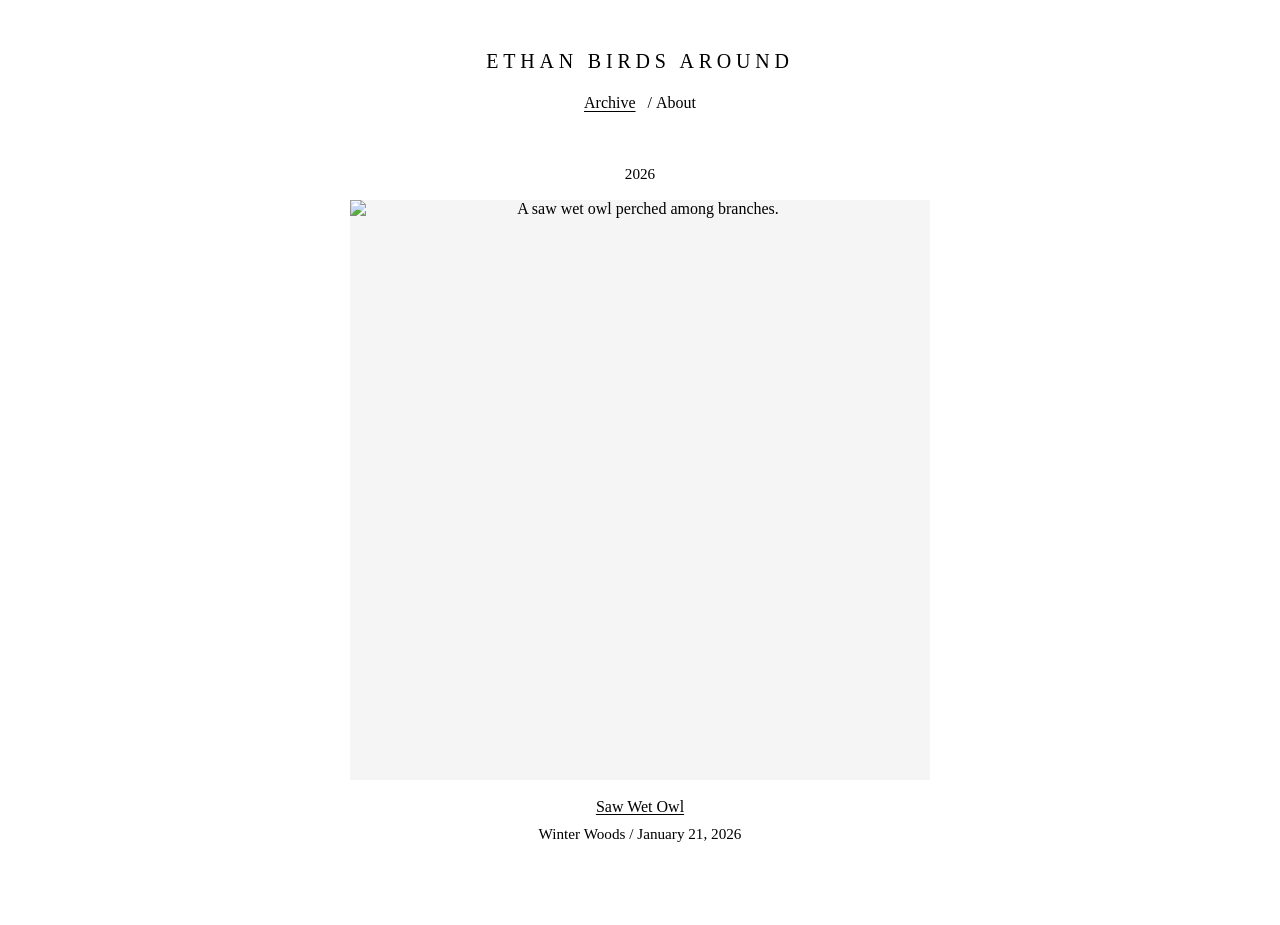
==== index.html @ 2aba2bde "Publish Ethan Birds Around site" ====
<!DOCTYPE html>
<html lang="en">
  <head>
    <meta charset="UTF-8" />
    <meta name="viewport" content="width=device-width, initial-scale=1.0" />
    <title>Ethan Birds Around</title>
    <meta
      name="description"
      content="A minimal birding archive with stacked square photo posts."
    />
    <link rel="stylesheet" href="styles.css" />
    <script src="SawWetPost.js" defer></script>
    <script src="posts.js" defer></script>
    <script src="app.js" defer></script>
  </head>
  <body>
    <header class="site-header">
      <div class="container">
        <h1 class="site-title">
          <a href="index.html">Ethan Birds Around</a>
        </h1>

        <nav aria-label="Primary">
          <ul class="site-nav">
            <li class="is-current">
              <a href="index.html" aria-current="page">Archive</a>
            </li>
            <li><a href="about.html">About</a></li>
          </ul>
        </nav>
      </div>
    </header>

    <main class="archive-page">
      <section class="container archive-list" id="posts-list"></section>
    </main>
  </body>
</html>
---- styles.css ----
:root {
  --page-width: 620px;
  --page-padding: 20px;
  --text: #000000;
  --background: #ffffff;
}

*,
*::before,
*::after {
  box-sizing: border-box;
}

html {
  height: 100%;
  scroll-behavior: smooth;
}

body {
  display: flex;
  flex-flow: column nowrap;
  justify-content: flex-start;
  min-height: 100%;
  margin: 0;
  background: var(--background);
  color: var(--text);
  font-family: "Times New Roman", Georgia, serif;
  -webkit-font-smoothing: antialiased;
  text-rendering: optimizeLegibility;
}

img {
  display: block;
  width: 100%;
  height: auto;
}

a {
  color: inherit;
  text-decoration: none;
}

p,
h1,
h2 {
  margin: 0;
  font-weight: 400;
}

.container {
  width: min(100%, var(--page-width));
  margin: 0 auto;
  padding: 0 var(--page-padding);
}

.site-header {
  position: fixed;
  top: 0;
  left: 0;
  z-index: 10;
  width: 100%;
  padding-top: 3vh;
  background: #ffffff;
  text-align: center;
}

.site-title,
.site-nav {
  line-height: 1;
}

.site-title {
  margin: 1.5rem auto;
  font-size: 1.25rem;
  font-weight: 400;
  letter-spacing: 0.24em;
  text-transform: uppercase;
}

.site-nav {
  margin: 0 auto 1.5rem;
  padding: 0;
}

.site-nav li {
  display: inline-block;
  font-size: 1rem;
}

.site-nav li:not(:last-child)::after {
  content: "/";
  display: inline-block;
  margin-left: 0.5rem;
}

.site-nav a {
  text-decoration: none;
}

.site-nav .is-current a {
  text-decoration: underline;
  text-underline-offset: 0.18em;
}

.archive-page,
.post-page {
  flex: 1 1 auto;
  padding-top: calc(3vh + 7.25rem);
  padding-bottom: 3rem;
}

.archive-list,
.post-detail {
  text-align: center;
}

.archive-year {
  padding-top: 1.25rem;
  margin-bottom: 1rem;
  font-size: 0.95rem;
  line-height: 1.4;
}

.archive-item {
  margin-bottom: 2rem;
}

.archive-item__image-link {
  display: block;
  width: 100%;
  aspect-ratio: 1 / 1;
  overflow: hidden;
  background: #f5f5f5;
}

.archive-item__image {
  width: 100%;
  height: 100%;
  object-fit: cover;
  transition:
    opacity 180ms ease,
    filter 180ms ease;
}

.archive-item__image-link:hover .archive-item__image,
.archive-item__image-link:focus-visible .archive-item__image {
  opacity: 0.92;
  filter: grayscale(100%);
}

.archive-item__title {
  margin-top: 1rem;
  font-size: 1rem;
  line-height: 1.4;
}

.archive-item__title a {
  text-decoration: underline;
  text-underline-offset: 0.14em;
}

.archive-item__meta,
.post-detail__meta,
.post-detail__body p,
.post-detail__back {
  font-size: 0.95rem;
  line-height: 1.45;
}

.archive-item__meta,
.post-detail__meta {
  margin-top: 0.25rem;
}

.about-page {
  box-sizing: border-box;
  display: flex;
  align-items: center;
  justify-content: center;
  padding-top: calc(3vh + 7.25rem);
  padding-bottom: 3rem;
  min-height: 100vh;
}

.about-page__content {
  text-align: center;
}

.about-page__content p {
  margin: 0 auto;
  font-size: 0.95rem;
  line-height: 1.45;
}

.post-detail__back {
  display: inline-block;
  margin-bottom: 1rem;
  text-decoration: underline;
  text-underline-offset: 0.18em;
}

.post-detail__image-wrap {
  position: relative;
  width: 100%;
  aspect-ratio: 1 / 1;
  overflow: hidden;
  margin-bottom: 1rem;
  background: #f5f5f5;
}

.post-detail__image {
  width: 100%;
  height: 100%;
  object-fit: cover;
}

.post-detail__title {
  font-size: 1.05rem;
  line-height: 1.4;
}

.post-detail__count {
  margin-bottom: 1rem;
  font-size: 0.95rem;
  line-height: 1.45;
}

.post-detail__nav {
  position: absolute;
  top: 0;
  bottom: 0;
  width: 50%;
  border: 0;
  padding: 0;
  background: transparent;
}

.post-detail__nav--left {
  left: 0;
  cursor: url("data:image/svg+xml,%3Csvg xmlns='http://www.w3.org/2000/svg' width='48' height='48' viewBox='0 0 48 48'%3E%3Ctext x='50%25' y='50%25' dominant-baseline='middle' text-anchor='middle' font-family='Arial' font-size='30' font-weight='300' fill='white'%3E%26lt%3B%3C/text%3E%3C/svg%3E") 24 24, w-resize;
}

.post-detail__nav--right {
  right: 0;
  cursor: url("data:image/svg+xml,%3Csvg xmlns='http://www.w3.org/2000/svg' width='48' height='48' viewBox='0 0 48 48'%3E%3Ctext x='50%25' y='50%25' dominant-baseline='middle' text-anchor='middle' font-family='Arial' font-size='30' font-weight='300' fill='white'%3E%26gt%3B%3C/text%3E%3C/svg%3E") 24 24, e-resize;
}

.post-detail__nav:focus-visible {
  outline: 1px solid #000000;
  outline-offset: -1px;
}

.post-detail__body {
  margin-top: 1rem;
}

.post-detail__body p {
  margin-bottom: 1rem;
  text-align: left;
}

.post-detail__empty {
  font-size: 0.95rem;
  line-height: 1.45;
}

@media (max-width: 640px) {
  .site-title {
    font-size: 1.05rem;
    letter-spacing: 0.18em;
  }

  .archive-page,
  .post-page,
  .about-page {
    padding-top: calc(3vh + 6.75rem);
  }
}

@media (prefers-reduced-motion: reduce) {
  html {
    scroll-behavior: auto;
  }

  *,
  *::before,
  *::after {
    transition: none !important;
  }
}
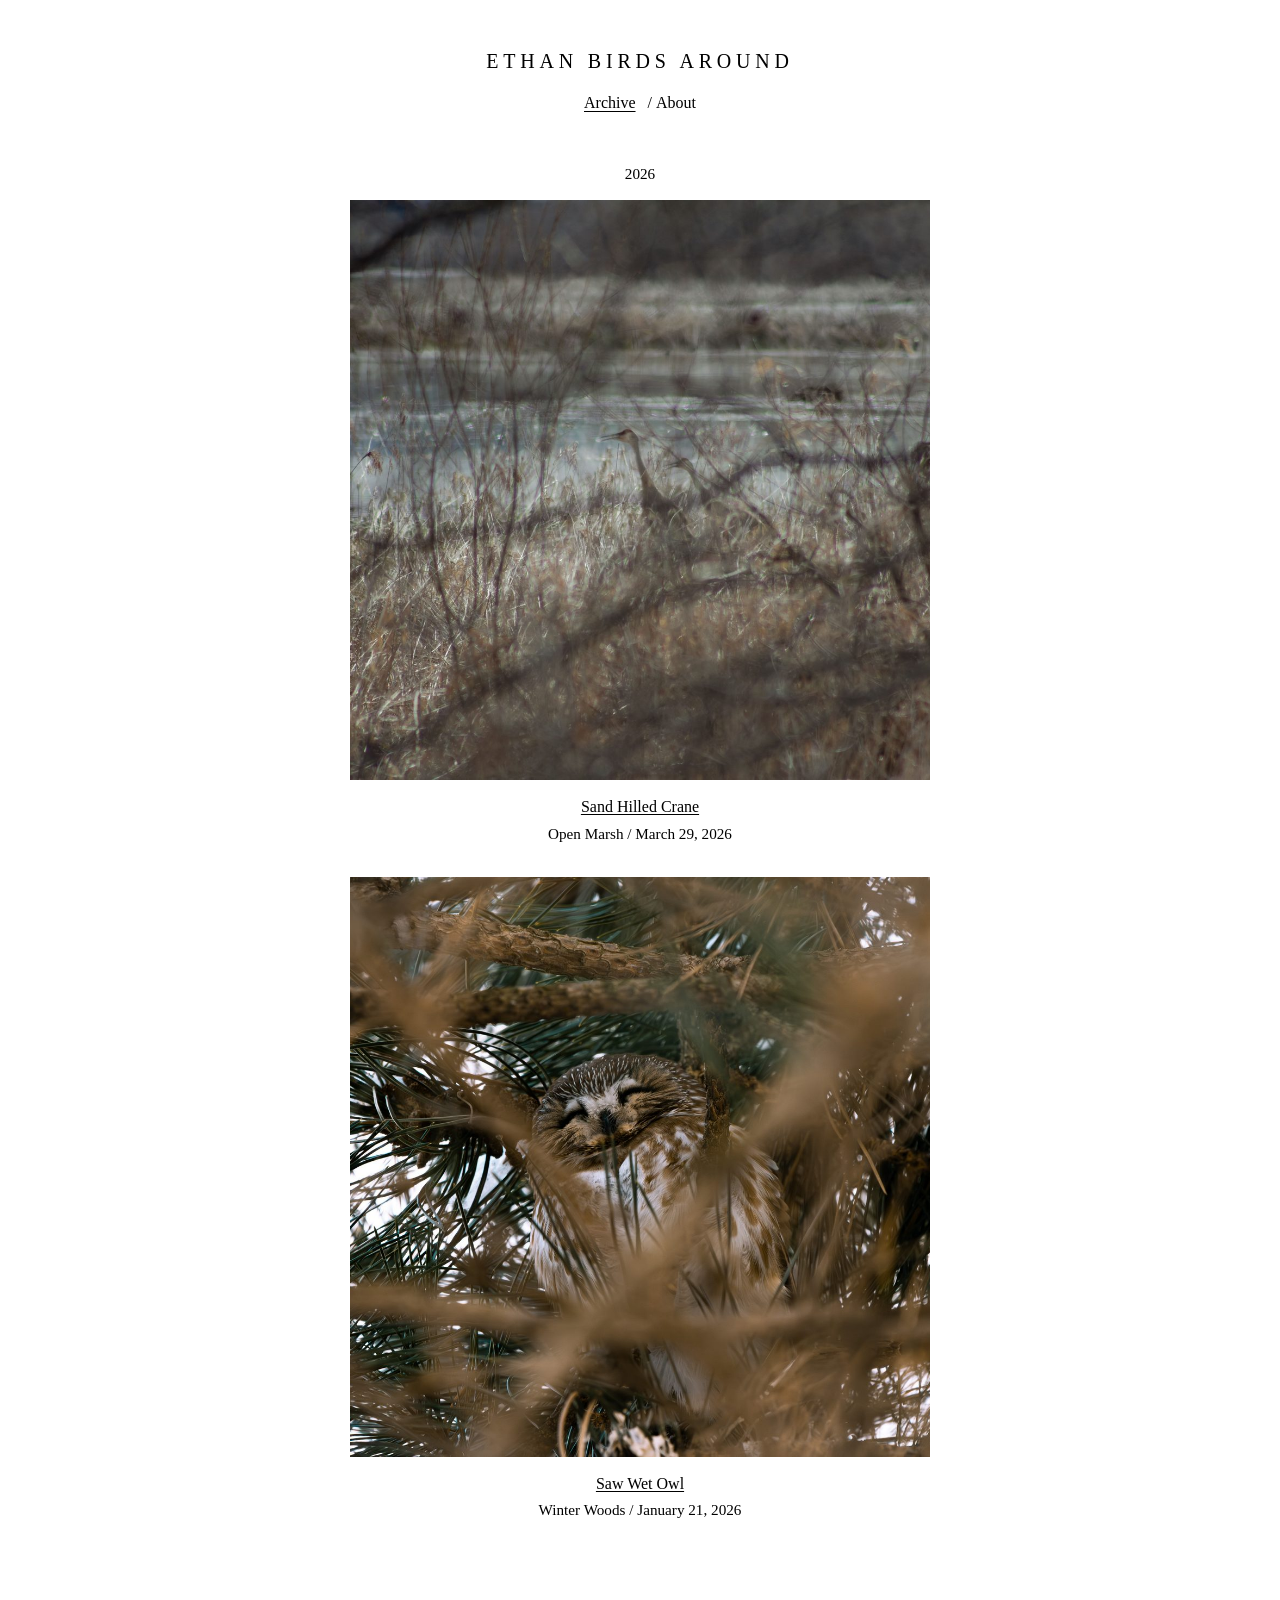
==== commit a54999cf: "Add crane post and optimize web images" ====
--- a/index.html
+++ b/index.html
@@ -9,6 +9,7 @@
       content="A minimal birding archive with stacked square photo posts."
     />
     <link rel="stylesheet" href="styles.css" />
+    <script src="SandHilledCranePost.js" defer></script>
     <script src="SawWetPost.js" defer></script>
     <script src="posts.js" defer></script>
     <script src="app.js" defer></script>
--- a/styles.css
+++ b/styles.css
@@ -137,6 +137,7 @@
   width: 100%;
   height: 100%;
   object-fit: cover;
+  object-position: center;
   transition:
     opacity 180ms ease,
     filter 180ms ease;
@@ -212,6 +213,7 @@
   width: 100%;
   height: 100%;
   object-fit: cover;
+  object-position: center;
 }
 
 .post-detail__title {
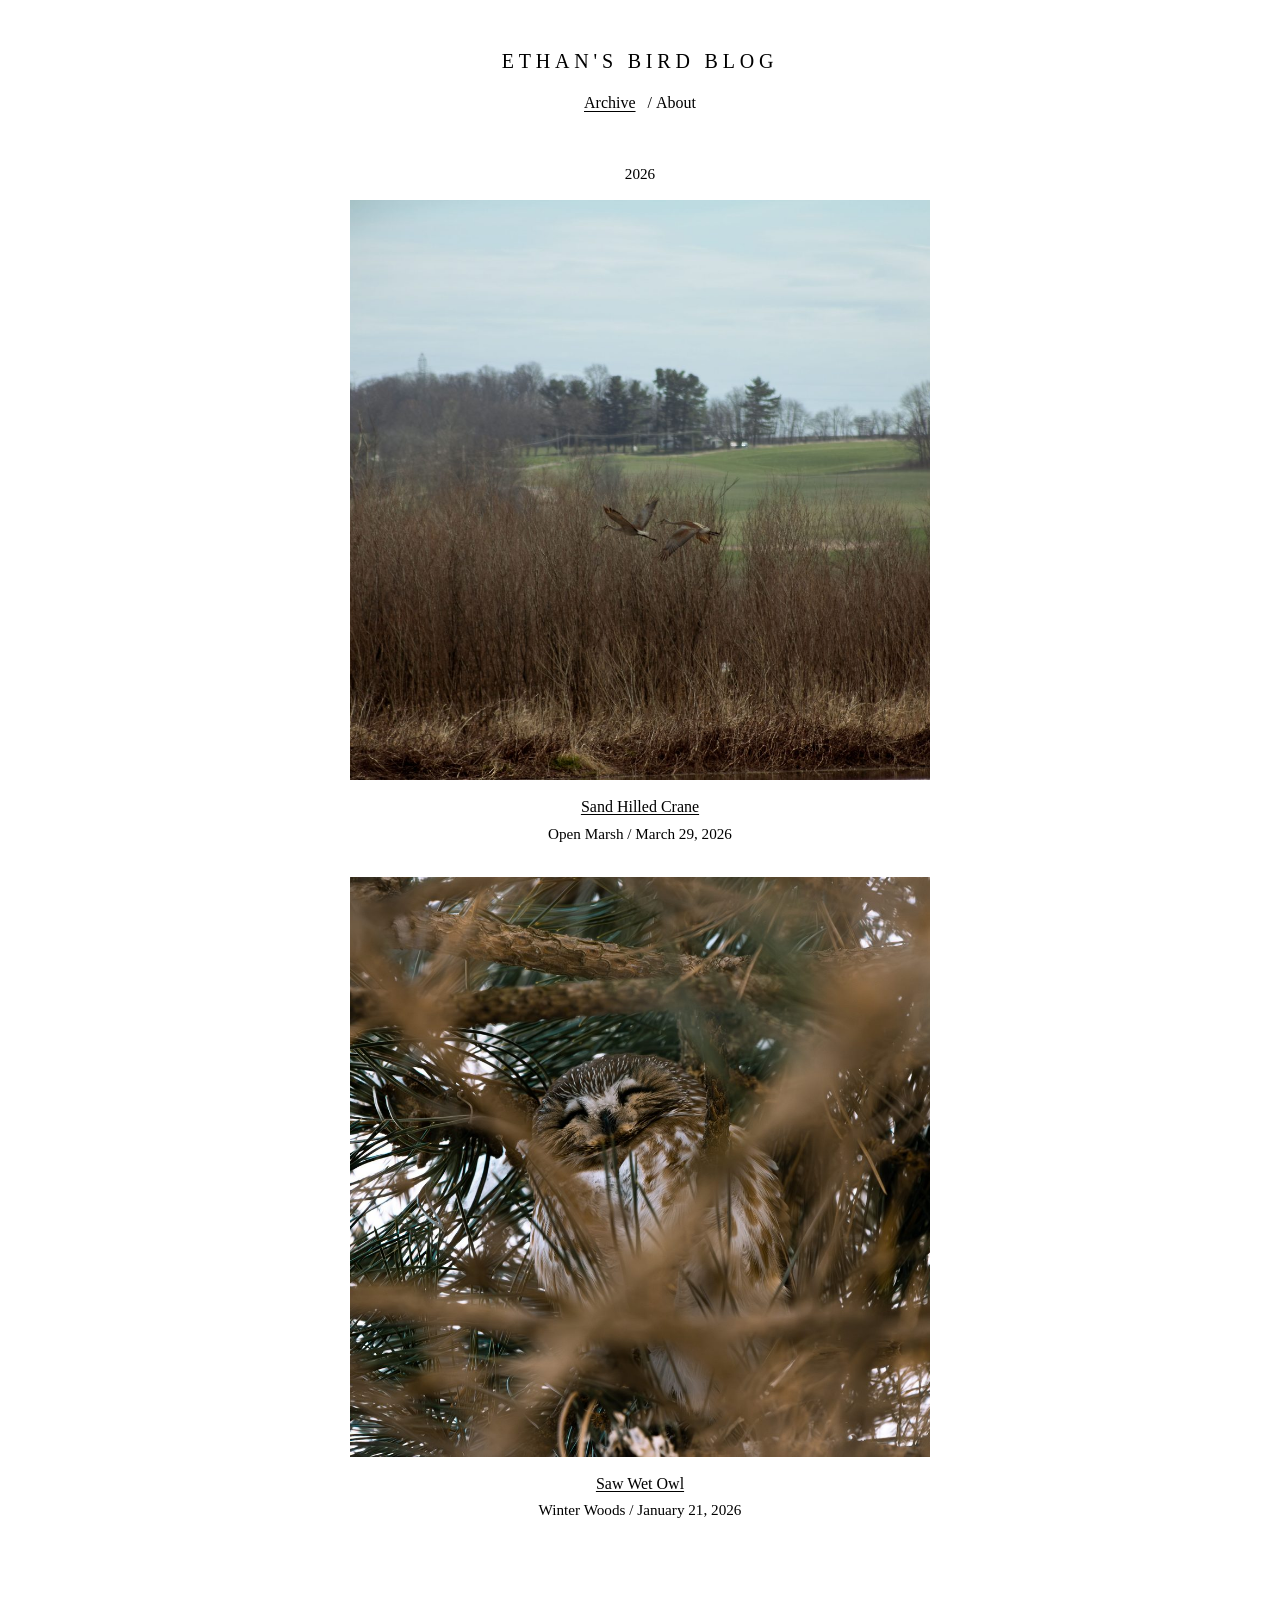
==== commit 12644797: "Remove bird blog site files and assets" ====
--- a/index.html
+++ b/index.html
@@ -3,10 +3,10 @@
   <head>
     <meta charset="UTF-8" />
     <meta name="viewport" content="width=device-width, initial-scale=1.0" />
-    <title>Ethan Birds Around</title>
+    <title>Ethan's Bird Blog</title>
     <meta
       name="description"
-      content="A minimal birding archive with stacked square photo posts."
+      content="A minimal bird blog with stacked square photo posts."
     />
     <link rel="stylesheet" href="styles.css" />
     <script src="SandHilledCranePost.js" defer></script>
@@ -18,7 +18,7 @@
     <header class="site-header">
       <div class="container">
         <h1 class="site-title">
-          <a href="index.html">Ethan Birds Around</a>
+          <a href="index.html">Ethan's Bird Blog</a>
         </h1>
 
         <nav aria-label="Primary">
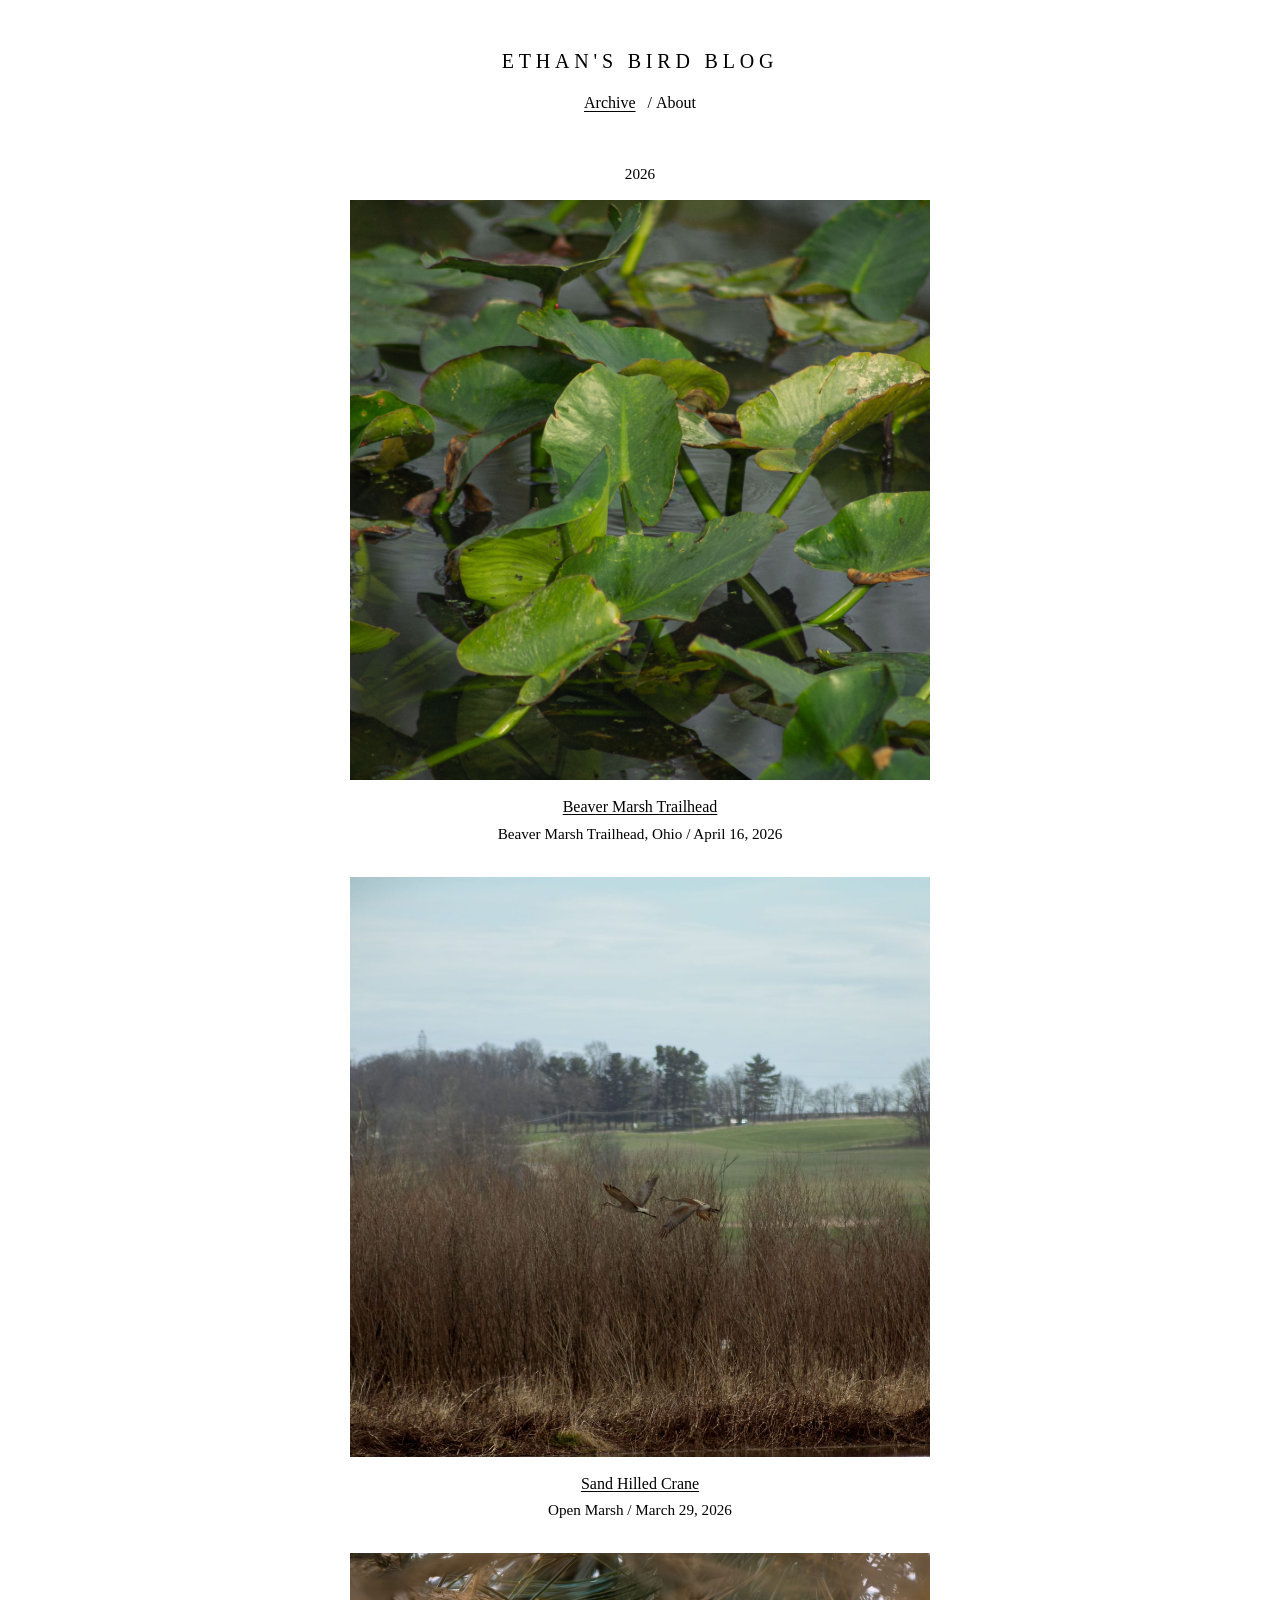
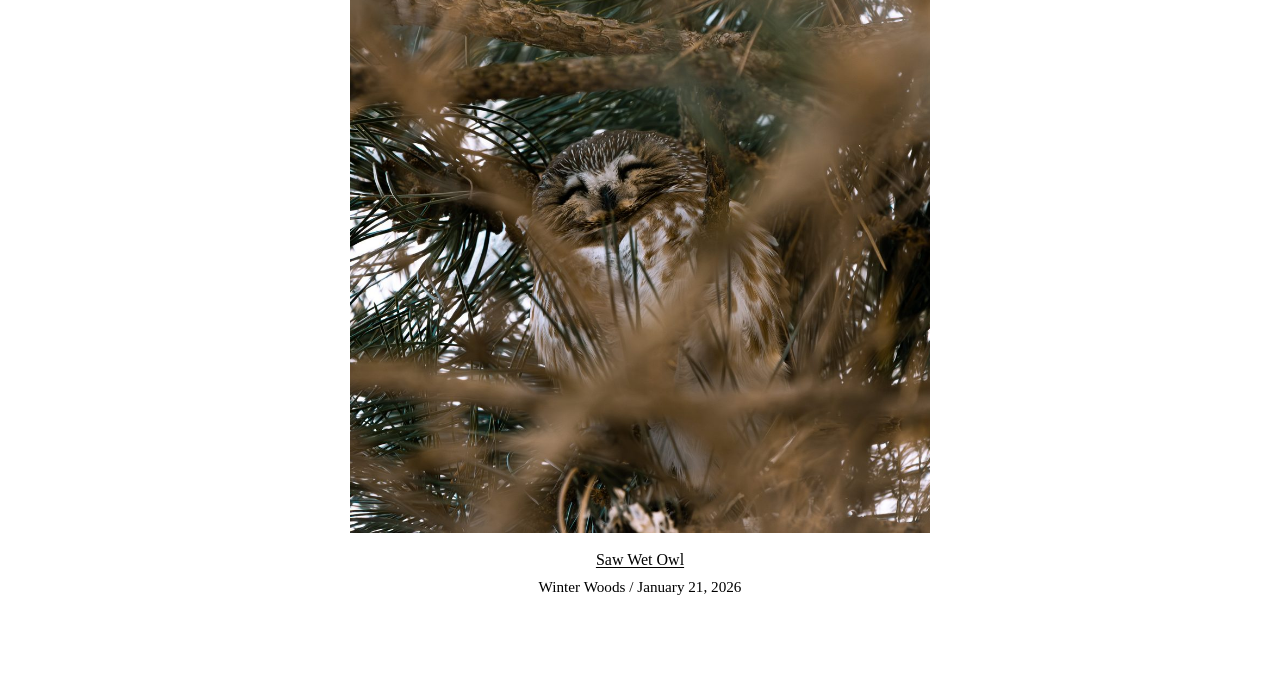
==== commit 1377b9cc: "add Beaver Marsh Trailhead post and guide" ====
--- a/index.html
+++ b/index.html
@@ -9,6 +9,7 @@
       content="A minimal bird blog with stacked square photo posts."
     />
     <link rel="stylesheet" href="styles.css" />
+    <script src="BeaverMarshTrailheadPost.js" defer></script>
     <script src="SandHilledCranePost.js" defer></script>
     <script src="SawWetPost.js" defer></script>
     <script src="posts.js" defer></script>
